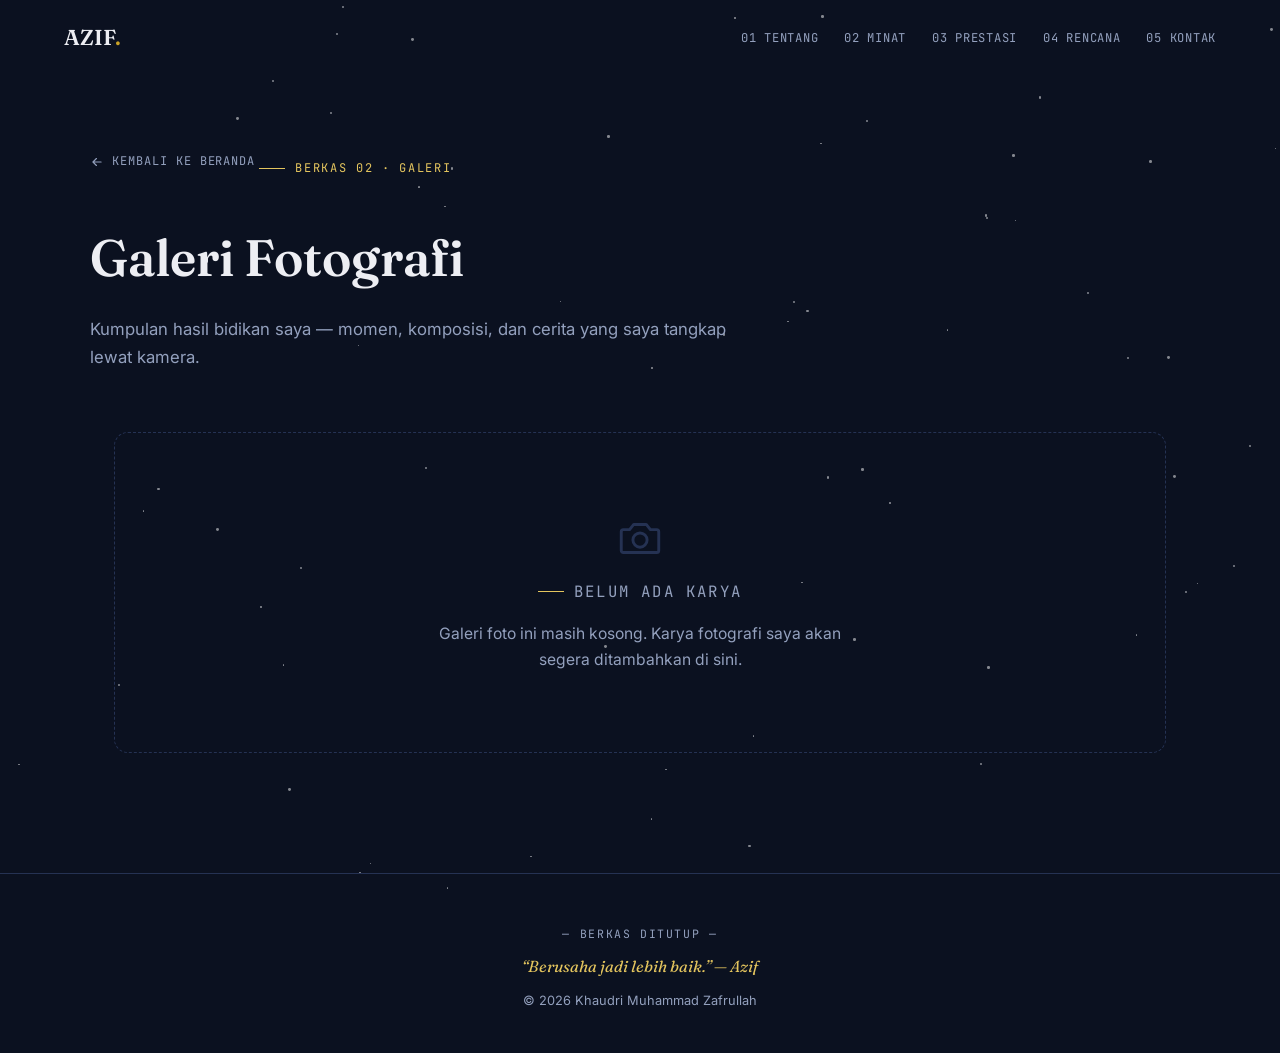
==== galeri-fotografi.html @ fb24b185 "Add files via upload" ====
<!DOCTYPE html>
<html lang="id">
<head>
<meta charset="UTF-8">
<meta name="viewport" content="width=device-width, initial-scale=1.0">
<title>Galeri Fotografi — Azif</title>
<meta name="description" content="Kumpulan hasil fotografi Khaudri Muhammad Zafrullah (Azif).">
<meta name="theme-color" content="#0B1120">
<link rel="icon" href="data:image/svg+xml,%3Csvg xmlns='http://www.w3.org/2000/svg' viewBox='0 0 32 32'%3E%3Crect width='32' height='32' rx='8' fill='%230B1120'/%3E%3Ccircle cx='16' cy='16' r='7' fill='none' stroke='%23C9A227' stroke-width='2'/%3E%3C/svg%3E">
<link rel="preconnect" href="https://fonts.googleapis.com">
<link rel="preconnect" href="https://fonts.gstatic.com" crossorigin>
<link href="https://fonts.googleapis.com/css2?family=Fraunces:opsz,wght@9..144,400;9..144,500;9..144,600;9..144,700&family=Inter:wght@400;500;600;700&family=JetBrains+Mono:wght@400;500;600&display=swap" rel="stylesheet">
<link rel="stylesheet" href="styles.css">
</head>
<body>

<div id="stars"></div>

<header class="site-header">
  <nav>
    <a href="index.html#beranda" class="brand">AZIF<span>.</span></a>
    <ul class="nav-links">
      <li><a href="index.html#tentang">01 Tentang</a></li>
      <li><a href="index.html#minat">02 Minat</a></li>
      <li><a href="index.html#prestasi">03 Prestasi</a></li>
      <li><a href="index.html#rencana">04 Rencana</a></li>
      <li><a href="index.html#kontak">05 Kontak</a></li>
    </ul>
    <button class="nav-toggle" aria-label="Buka menu navigasi" aria-expanded="false">
      <span></span><span></span><span></span>
    </button>
  </nav>
  <div class="nav-backdrop"></div>
</header>

<main>

  <!-- ===================== HEADER GALERI ===================== -->
  <section class="page-hero">
    <div class="page-hero-inner">
      <a href="index.html#minat" class="back-link">
        <svg viewBox="0 0 24 24" fill="none" stroke="currentColor" stroke-width="2" stroke-linecap="round" stroke-linejoin="round"><path d="M19 12H5M11 18l-6-6 6-6"/></svg>
        Kembali ke Beranda
      </a>
      <p class="eyebrow">Berkas 02 · Galeri</p>
      <h1>Galeri Fotografi</h1>
      <p class="page-hero-desc">Kumpulan hasil bidikan saya — momen, komposisi, dan cerita yang saya tangkap lewat kamera.</p>
    </div>
  </section>

  <!-- ===================== GALERI ===================== -->
  <section class="gallery-section">
    <div class="section-inner">

      <div class="empty-state">
        <div class="empty-icon">
          <svg viewBox="0 0 24 24" fill="none" stroke="currentColor" stroke-width="1.4" stroke-linecap="round" stroke-linejoin="round"><path d="M4 8h3l2-2.5h6L17 8h3a1 1 0 0 1 1 1v9a1 1 0 0 1-1 1H4a1 1 0 0 1-1-1V9a1 1 0 0 1 1-1z"/><circle cx="12" cy="13" r="3.4"/></svg>
        </div>
        <p class="eyebrow">Belum Ada Karya</p>
        <p>Galeri foto ini masih kosong. Karya fotografi saya akan segera ditambahkan di sini.</p>
      </div>

      <div class="gallery-grid" hidden></div>

    </div>
  </section>

</main>

<footer class="site-footer">
  <p class="footer-tag">— Berkas Ditutup —</p>
  <p class="footer-motto">“Berusaha jadi lebih baik.” — Azif</p>
  <p class="footer-copy">© 2026 Khaudri Muhammad Zafrullah</p>
</footer>

<script src="script.js"></script>
<script>
// ============================================================
// DATA GALERI FOTOGRAFI — edit di sini untuk menambah foto baru
// ============================================================
// Cara menambah foto baru:
// 1. Simpan file foto di folder yang sama dengan file
//    "galeri-fotografi.html" ini.
// 2. Salin satu baris contoh format di bawah, tempel di dalam
//    array "galeriItems", lalu ganti isinya sesuai fotomu.
// 3. Item PALING TERAKHIR dalam daftar tidak diberi koma (,) di akhir.
// 4. Simpan file, lalu buka/refresh halaman di browser.
//    Foto akan otomatis bisa diklik untuk dilihat lebih besar.
//
// Properti yang tersedia untuk tiap item:
//   gambar    (wajib)    nama file foto. Contoh: "foto-1.jpg"
//   judul     (wajib)    judul singkat foto
//   deskripsi (opsional) keterangan singkat (lokasi, cerita, dll)
//
// Contoh (hapus tanda "//" di setiap baris di bawah untuk mengaktifkan):
// { gambar: "senja-pelabuhan.jpg", judul: "Senja di Pelabuhan Paciran", deskripsi: "Diambil saat golden hour, awal 2026." },
// { gambar: "potret-jalanan.jpg", judul: "Potret Jalanan", deskripsi: "Momen candid di sekitar sekolah." },

const galeriItems = [
  // Tambahkan foto barumu di sini, mengikuti format contoh di atas.
];

renderGaleri(galeriItems);
</script>

</body>
</html>
---- styles.css ----
/* ============================================================
   STYLES.CSS — Desain bersama untuk seluruh halaman situs
   (index.html + semua halaman galeri-*.html).
   File ini tidak perlu diedit untuk menambah foto/video baru —
   lihat komentar di bagian bawah tiap halaman galeri-*.html.
   ============================================================ */

/* ===================== RESET & BASE ===================== */
*,*::before,*::after{box-sizing:border-box;margin:0;padding:0;}
html{scroll-behavior:smooth;}
:root{
  --bg:#0B1120;
  --bg-alt:#0E1526;
  --surface:#131C33;
  --surface-2:#16203B;
  --surface-border:#253253;
  --text:#EDEEF3;
  --text-muted:#93A0BD;
  --gold:#C9A227;
  --gold-soft:#E4C55E;
  --teal:#4FD1C5;
  --teal-soft:#8CE3D9;
  --radius:14px;
  --font-display:'Fraunces',serif;
  --font-body:'Inter',sans-serif;
  --font-mono:'JetBrains Mono',monospace;
  --header-h:78px;
}
body{
  background:var(--bg);
  color:var(--text);
  font-family:var(--font-body);
  line-height:1.65;
  -webkit-font-smoothing:antialiased;
  overflow-x:hidden;
  position:relative;
}
img{max-width:100%;display:block;}
a{color:inherit;text-decoration:none;}
ul{list-style:none;}
button{font:inherit;background:none;border:none;cursor:pointer;color:inherit;}
svg{display:block;}
::selection{background:var(--gold);color:#1a1406;}
:focus-visible{outline:2px solid var(--teal);outline-offset:3px;border-radius:4px;}
section[id]{scroll-margin-top:var(--header-h);}

/* ===================== STARFIELD ===================== */
#stars{position:fixed;inset:0;z-index:0;pointer-events:none;overflow:hidden;}
.star{position:absolute;background:#fff;border-radius:50%;opacity:.5;animation:twinkle var(--dur,4s) ease-in-out infinite;animation-delay:var(--delay,0s);}
@keyframes twinkle{0%,100%{opacity:.12;}50%{opacity:.8;}}

/* ===================== LAYOUT HELPERS ===================== */
header,main,footer{position:relative;z-index:1;}
.section{padding:110px 0;}
.section-inner{max-width:1100px;margin:0 auto;padding:0 24px;}
.section.alt-bg{background:var(--bg-alt);border-top:1px solid var(--surface-border);border-bottom:1px solid var(--surface-border);}
.section-head{margin-bottom:56px;max-width:640px;}
.eyebrow{font-family:var(--font-mono);font-size:.75rem;letter-spacing:.14em;text-transform:uppercase;color:var(--gold-soft);display:inline-flex;align-items:center;gap:10px;}
.eyebrow::before{content:'';width:26px;height:1px;background:var(--gold-soft);display:inline-block;}
.section-head h2{font-family:var(--font-display);font-weight:600;font-size:clamp(1.9rem,3.4vw,2.6rem);margin-top:12px;}
.section-desc{color:var(--text-muted);margin-top:14px;font-size:1.02rem;}

/* ===================== REVEAL ANIMATION ===================== */
.reveal{opacity:0;transform:translateY(24px);transition:opacity .7s ease,transform .7s ease;}
.reveal.in-view{opacity:1;transform:translateY(0);}
@media (prefers-reduced-motion:reduce){
  .reveal{opacity:1;transform:none;transition:none;}
  .star{animation:none;opacity:.35;}
  html{scroll-behavior:auto;}
}

/* ===================== HEADER / NAV ===================== */
.site-header{position:fixed;top:0;left:0;right:0;z-index:50;padding:20px 0;transition:background .3s ease,padding .3s ease,border-color .3s ease;border-bottom:1px solid transparent;}
.site-header.scrolled{background:rgba(11,17,32,.86);backdrop-filter:blur(10px);border-bottom-color:var(--surface-border);padding:14px 0;}
nav{display:flex;align-items:center;justify-content:space-between;max-width:1200px;margin:0 auto;padding:0 24px;}
.brand{font-family:var(--font-display);font-size:1.35rem;font-weight:600;}
.brand span{color:var(--gold);}
.nav-links{display:flex;gap:26px;font-family:var(--font-mono);font-size:.76rem;letter-spacing:.06em;text-transform:uppercase;}
.nav-links a{color:var(--text-muted);transition:color .2s ease;}
.nav-links a:hover,.nav-links a:focus-visible{color:var(--teal-soft);}
.nav-toggle{display:none;flex-direction:column;gap:5px;width:26px;padding:6px;z-index:60;}
.nav-toggle span{display:block;width:100%;height:2px;background:var(--text);transition:transform .3s ease,opacity .3s ease;}
.nav-toggle.active span:nth-child(1){transform:translateY(7px) rotate(45deg);}
.nav-toggle.active span:nth-child(2){opacity:0;}
.nav-toggle.active span:nth-child(3){transform:translateY(-7px) rotate(-45deg);}
.nav-backdrop{position:fixed;inset:0;background:rgba(5,8,16,.6);opacity:0;pointer-events:none;transition:opacity .3s ease;z-index:45;}
.nav-backdrop.open{opacity:1;pointer-events:auto;}

/* ===================== HERO (BERANDA) ===================== */
.hero{min-height:100svh;display:flex;align-items:center;padding:150px 24px 80px;}
.hero-inner{max-width:1200px;margin:0 auto;width:100%;display:grid;grid-template-columns:1.3fr .7fr;gap:64px;align-items:center;}
.hero h1{font-family:var(--font-display);font-weight:600;font-size:clamp(2.5rem,6vw,4.3rem);line-height:1.04;letter-spacing:-.01em;margin:16px 0 10px;}
.nickname{color:var(--text-muted);font-size:1.05rem;}
.nickname strong{color:var(--teal-soft);font-weight:600;}
.motto{font-family:var(--font-display);font-style:italic;font-size:1.28rem;color:var(--gold-soft);margin:20px 0 30px;padding-left:20px;border-left:2px solid var(--gold);}
.meta-row{display:flex;flex-wrap:wrap;gap:30px;margin-bottom:36px;padding-top:24px;border-top:1px solid var(--surface-border);}
.meta-item{display:flex;flex-direction:column;gap:5px;}
.meta-label{font-family:var(--font-mono);font-size:.66rem;letter-spacing:.1em;text-transform:uppercase;color:var(--text-muted);}
.meta-value{font-size:.98rem;font-weight:500;}
.hero-actions{display:flex;gap:16px;flex-wrap:wrap;}

.btn{font-family:var(--font-mono);font-size:.78rem;letter-spacing:.06em;text-transform:uppercase;padding:15px 26px;border-radius:9px;display:inline-flex;align-items:center;gap:8px;transition:transform .25s ease,box-shadow .25s ease,border-color .25s ease,background .25s ease;}
.btn-primary{background:linear-gradient(135deg,var(--gold-soft),var(--gold));color:#1a1406;font-weight:600;}
.btn-primary:hover{transform:translateY(-2px);box-shadow:0 12px 28px -10px rgba(201,162,39,.55);}
.btn-ghost{border:1px solid var(--surface-border);color:var(--teal-soft);}
.btn-ghost:hover{border-color:var(--teal);background:rgba(79,209,197,.08);transform:translateY(-2px);}

.hero-photo{display:flex;flex-direction:column;align-items:center;gap:14px;}
.photo-frame{position:relative;width:220px;aspect-ratio:3/4;background:var(--surface);border:1px solid var(--surface-border);border-radius:10px;display:flex;align-items:center;justify-content:center;overflow:hidden;}
.photo-frame img{width:100%;height:100%;object-fit:cover;}
.hero-photo .photo-frame img{object-position:center top;}
.photo-placeholder{font-family:var(--font-display);font-size:3.2rem;font-weight:600;color:var(--surface-border);}
.corner{position:absolute;width:20px;height:20px;border-color:var(--gold-soft);}
.corner.tl{top:8px;left:8px;border-top:2px solid;border-left:2px solid;}
.corner.tr{top:8px;right:8px;border-top:2px solid;border-right:2px solid;}
.corner.bl{bottom:8px;left:8px;border-bottom:2px solid;border-left:2px solid;}
.corner.br{bottom:8px;right:8px;border-bottom:2px solid;border-right:2px solid;}
.photo-caption{font-family:var(--font-mono);font-size:.68rem;letter-spacing:.12em;text-transform:uppercase;color:var(--text-muted);}

/* ===================== ABOUT ===================== */
.about-grid{display:grid;grid-template-columns:1.1fr .9fr;gap:56px;align-items:start;}
.about-text p{color:var(--text-muted);margin-bottom:16px;font-size:1.02rem;}
.about-text p:first-child{color:var(--text);font-size:1.08rem;}
.edu-list{border-left:1px solid var(--surface-border);padding-left:28px;display:flex;flex-direction:column;gap:28px;position:relative;}
.edu-item{position:relative;}
.star-marker{position:absolute;left:-33px;top:3px;width:13px;height:13px;background:linear-gradient(135deg,var(--gold-soft),var(--teal));clip-path:polygon(50% 0%,61% 39%,100% 50%,61% 61%,50% 100%,39% 61%,0% 50%,39% 39%);}
.edu-level{font-family:var(--font-mono);font-size:.68rem;letter-spacing:.1em;color:var(--gold-soft);text-transform:uppercase;}
.edu-name{font-weight:600;margin-top:4px;font-size:1rem;}

/* ===================== INTEREST / SKILLS ===================== */
.interest-grid{display:grid;grid-template-columns:repeat(2,1fr);gap:22px;margin-bottom:52px;}
.interest-card{display:block;position:relative;background:var(--surface);border:1px solid var(--surface-border);border-radius:var(--radius);padding:30px;transition:transform .3s ease,border-color .3s ease;}
.interest-card:hover{transform:translateY(-4px);border-color:var(--teal);}
.interest-icon{width:44px;height:44px;border-radius:10px;background:rgba(79,209,197,.1);color:var(--teal-soft);display:flex;align-items:center;justify-content:center;margin-bottom:18px;}
.interest-icon svg{width:22px;height:22px;}
.interest-card h3{font-family:var(--font-display);font-weight:600;font-size:1.12rem;margin-bottom:8px;}
.interest-card p{color:var(--text-muted);font-size:.95rem;}
.card-hint{margin-top:18px;display:inline-flex;align-items:center;gap:6px;font-family:var(--font-mono);font-size:.7rem;letter-spacing:.08em;text-transform:uppercase;color:var(--teal-soft);opacity:.85;}
.card-hint svg{width:14px;height:14px;transition:transform .25s ease;}
.interest-card:hover .card-hint svg{transform:translateX(4px);}
.subhead{font-family:var(--font-mono);font-size:.72rem;letter-spacing:.12em;text-transform:uppercase;color:var(--text-muted);margin-bottom:18px;}
.tag-row{display:flex;flex-wrap:wrap;gap:12px;}
.tag{font-family:var(--font-mono);font-size:.82rem;background:var(--surface);border:1px solid var(--surface-border);padding:11px 16px;border-radius:8px;color:var(--teal-soft);}

/* ===================== ACHIEVEMENTS / EXPERIENCE ===================== */
.block-gap{margin-top:60px;}
.achievement-layout{display:grid;grid-template-columns:.8fr 1.2fr;gap:32px;align-items:start;}
.achievement-photo{display:flex;flex-direction:column;align-items:center;gap:14px;}
.achievement-photo .photo-frame{width:100%;max-width:230px;}
.achievement-grid{display:flex;flex-direction:column;gap:20px;}
.achievement-card{background:var(--surface);border:1px solid var(--surface-border);border-radius:var(--radius);padding:28px;display:flex;gap:18px;align-items:flex-start;}
.achievement-icon{width:50px;height:50px;border-radius:50%;background:rgba(201,162,39,.12);color:var(--gold-soft);display:flex;align-items:center;justify-content:center;flex-shrink:0;}
.achievement-icon svg{width:24px;height:24px;}
.achievement-title{font-weight:600;font-size:1.02rem;margin-bottom:6px;}
.achievement-meta{font-family:var(--font-mono);font-size:.7rem;color:var(--text-muted);text-transform:uppercase;letter-spacing:.05em;margin-bottom:10px;display:block;}
.achievement-card p{color:var(--text-muted);font-size:.92rem;}

.org-list{border-left:1px solid var(--surface-border);padding-left:28px;display:flex;flex-direction:column;gap:32px;position:relative;}
.org-item{position:relative;}
.org-level{display:inline-block;font-family:var(--font-mono);font-size:.65rem;letter-spacing:.08em;text-transform:uppercase;color:var(--bg);background:var(--teal-soft);padding:3px 9px;border-radius:5px;margin-bottom:10px;}
.org-name{font-family:var(--font-display);font-weight:600;font-size:1.08rem;}
.org-role{color:var(--gold-soft);font-size:.9rem;margin:4px 0 8px;}
.org-desc{color:var(--text-muted);font-size:.94rem;max-width:560px;}

/* ===================== RENCANA MASA DEPAN ===================== */
.plan-inner{display:grid;grid-template-columns:1.1fr .9fr;gap:64px;align-items:center;}
.plan-text p{color:var(--text-muted);margin-bottom:18px;font-size:1.04rem;}
.plan-text p:first-child{color:var(--text);}
.plan-highlights{display:flex;gap:18px;margin-top:26px;flex-wrap:wrap;}
.plan-highlight{flex:1;min-width:150px;background:var(--surface);border:1px solid var(--surface-border);border-radius:var(--radius);padding:18px 20px;}
.plan-highlight .label{font-family:var(--font-mono);font-size:.65rem;color:var(--text-muted);text-transform:uppercase;letter-spacing:.08em;margin-bottom:6px;}
.plan-highlight .value{font-weight:600;font-family:var(--font-display);font-size:1.08rem;}
.seal-wrap{display:flex;justify-content:center;}
.seal{width:min(270px,80vw);height:auto;color:var(--gold-soft);transform:rotate(-6deg);opacity:.94;}
.seal-ring-outer{fill:none;stroke:currentColor;stroke-width:2;}
.seal-ring-inner{fill:none;stroke:currentColor;stroke-width:1;stroke-dasharray:3 4;}
.seal-text{font-family:var(--font-mono);font-size:9.5px;letter-spacing:2px;fill:currentColor;text-transform:uppercase;}

/* ===================== KONTAK ===================== */
.contact-box{background:var(--surface);border:1px solid var(--surface-border);border-radius:var(--radius);padding:50px 40px;text-align:center;max-width:620px;margin:0 auto;}
.contact-box p{color:var(--text-muted);}
.contact-email{font-family:var(--font-mono);font-size:1.15rem;color:var(--teal-soft);margin:22px 0 30px;word-break:break-all;}
.contact-note{font-size:.85rem;margin-top:28px;color:var(--text-muted);opacity:.8;}

/* ===================== FOOTER ===================== */
.site-footer{padding:50px 24px 42px;text-align:center;border-top:1px solid var(--surface-border);}
.footer-tag{font-family:var(--font-mono);font-size:.72rem;letter-spacing:.14em;text-transform:uppercase;color:var(--text-muted);margin-bottom:10px;}
.footer-motto{font-family:var(--font-display);font-style:italic;color:var(--gold-soft);margin-bottom:10px;}
.footer-copy{color:var(--text-muted);font-size:.8rem;}

/* ===================== HALAMAN GALERI ===================== */
.page-hero{padding:150px 24px 60px;}
.page-hero-inner{max-width:1100px;margin:0 auto;}
.back-link{display:inline-flex;align-items:center;gap:8px;font-family:var(--font-mono);font-size:.75rem;letter-spacing:.08em;text-transform:uppercase;color:var(--text-muted);margin-bottom:30px;transition:color .2s ease;}
.back-link:hover,.back-link:focus-visible{color:var(--teal-soft);}
.back-link svg{width:14px;height:14px;}
.page-hero h1{font-family:var(--font-display);font-weight:600;font-size:clamp(2.1rem,5vw,3.2rem);margin:14px 0 16px;}
.page-hero-desc{color:var(--text-muted);font-size:1.05rem;max-width:640px;}

.gallery-section{padding:0 0 120px;}
.gallery-grid{display:grid;grid-template-columns:repeat(auto-fill,minmax(260px,1fr));gap:24px;}
.gallery-item{display:block;width:100%;text-align:left;padding:0;background:var(--surface);border:1px solid var(--surface-border);border-radius:var(--radius);overflow:hidden;cursor:pointer;transition:transform .3s ease,border-color .3s ease;}
.gallery-item:hover{transform:translateY(-4px);border-color:var(--teal);}
.gallery-thumb{position:relative;width:100%;aspect-ratio:4/3;background:var(--surface-2);overflow:hidden;}
.gallery-thumb img{width:100%;height:100%;object-fit:cover;transition:transform .4s ease;}
.gallery-item:hover .gallery-thumb img{transform:scale(1.05);}
.play-badge,.external-badge{position:absolute;top:12px;right:12px;width:34px;height:34px;border-radius:50%;background:rgba(11,17,32,.75);color:var(--gold-soft);display:flex;align-items:center;justify-content:center;backdrop-filter:blur(4px);}
.play-badge svg,.external-badge svg{width:16px;height:16px;}
.gallery-body{padding:20px;}
.gallery-body h3{font-family:var(--font-display);font-weight:600;font-size:1.05rem;margin-bottom:6px;}
.gallery-body p{color:var(--text-muted);font-size:.9rem;}

.empty-state{display:flex;flex-direction:column;align-items:center;text-align:center;gap:16px;padding:80px 24px;border:1px dashed var(--surface-border);border-radius:var(--radius);}
.empty-state .empty-icon{width:50px;height:50px;color:var(--surface-border);}
.empty-state p{max-width:440px;color:var(--text-muted);font-size:.98rem;}

/* ===================== LIGHTBOX ===================== */
.lightbox{position:fixed;inset:0;z-index:100;display:flex;align-items:center;justify-content:center;padding:24px;opacity:0;pointer-events:none;transition:opacity .3s ease;}
.lightbox.open{opacity:1;pointer-events:auto;}
.lightbox-backdrop{position:absolute;inset:0;background:rgba(5,8,16,.85);backdrop-filter:blur(4px);}
.lightbox-content{position:relative;z-index:1;max-width:min(900px,92vw);max-height:88vh;background:var(--surface);border:1px solid var(--surface-border);border-radius:var(--radius);padding:44px 20px 20px;display:flex;flex-direction:column;gap:14px;}
.lightbox-media{max-height:65vh;display:flex;align-items:center;justify-content:center;overflow:hidden;border-radius:10px;}
.lightbox-media img,.lightbox-media video{max-width:100%;max-height:65vh;border-radius:10px;object-fit:contain;}
.lightbox-caption{color:var(--text-muted);font-size:.92rem;text-align:center;}
.lightbox-close{position:absolute;top:12px;right:12px;width:34px;height:34px;border-radius:50%;background:var(--gold-soft);color:#1a1406;font-size:1.3rem;line-height:1;display:flex;align-items:center;justify-content:center;}

/* ===================== RESPONSIVE ===================== */
@media (max-width:900px){
  .hero-inner{grid-template-columns:1fr;gap:48px;}
  .hero-photo{order:-1;}
  .about-grid{grid-template-columns:1fr;}
  .plan-inner{grid-template-columns:1fr;}
  .plan-inner .seal-wrap{order:-1;}
  .achievement-layout{grid-template-columns:1fr;}
  .achievement-photo{order:-1;}
}
@media (max-width:760px){
  .nav-links{position:fixed;top:0;right:0;height:100vh;width:min(78vw,300px);background:var(--surface);flex-direction:column;padding:110px 32px 40px;gap:26px;transform:translateX(100%);transition:transform .35s ease;border-left:1px solid var(--surface-border);z-index:55;}
  .nav-links.open{transform:translateX(0);}
  .nav-toggle{display:flex;}
  .interest-grid{grid-template-columns:1fr;}
  .meta-row{gap:22px;}
  .section{padding:80px 0;}
  .hero{padding-top:130px;}
  .page-hero{padding-top:120px;}
  .gallery-section{padding-bottom:80px;}
}
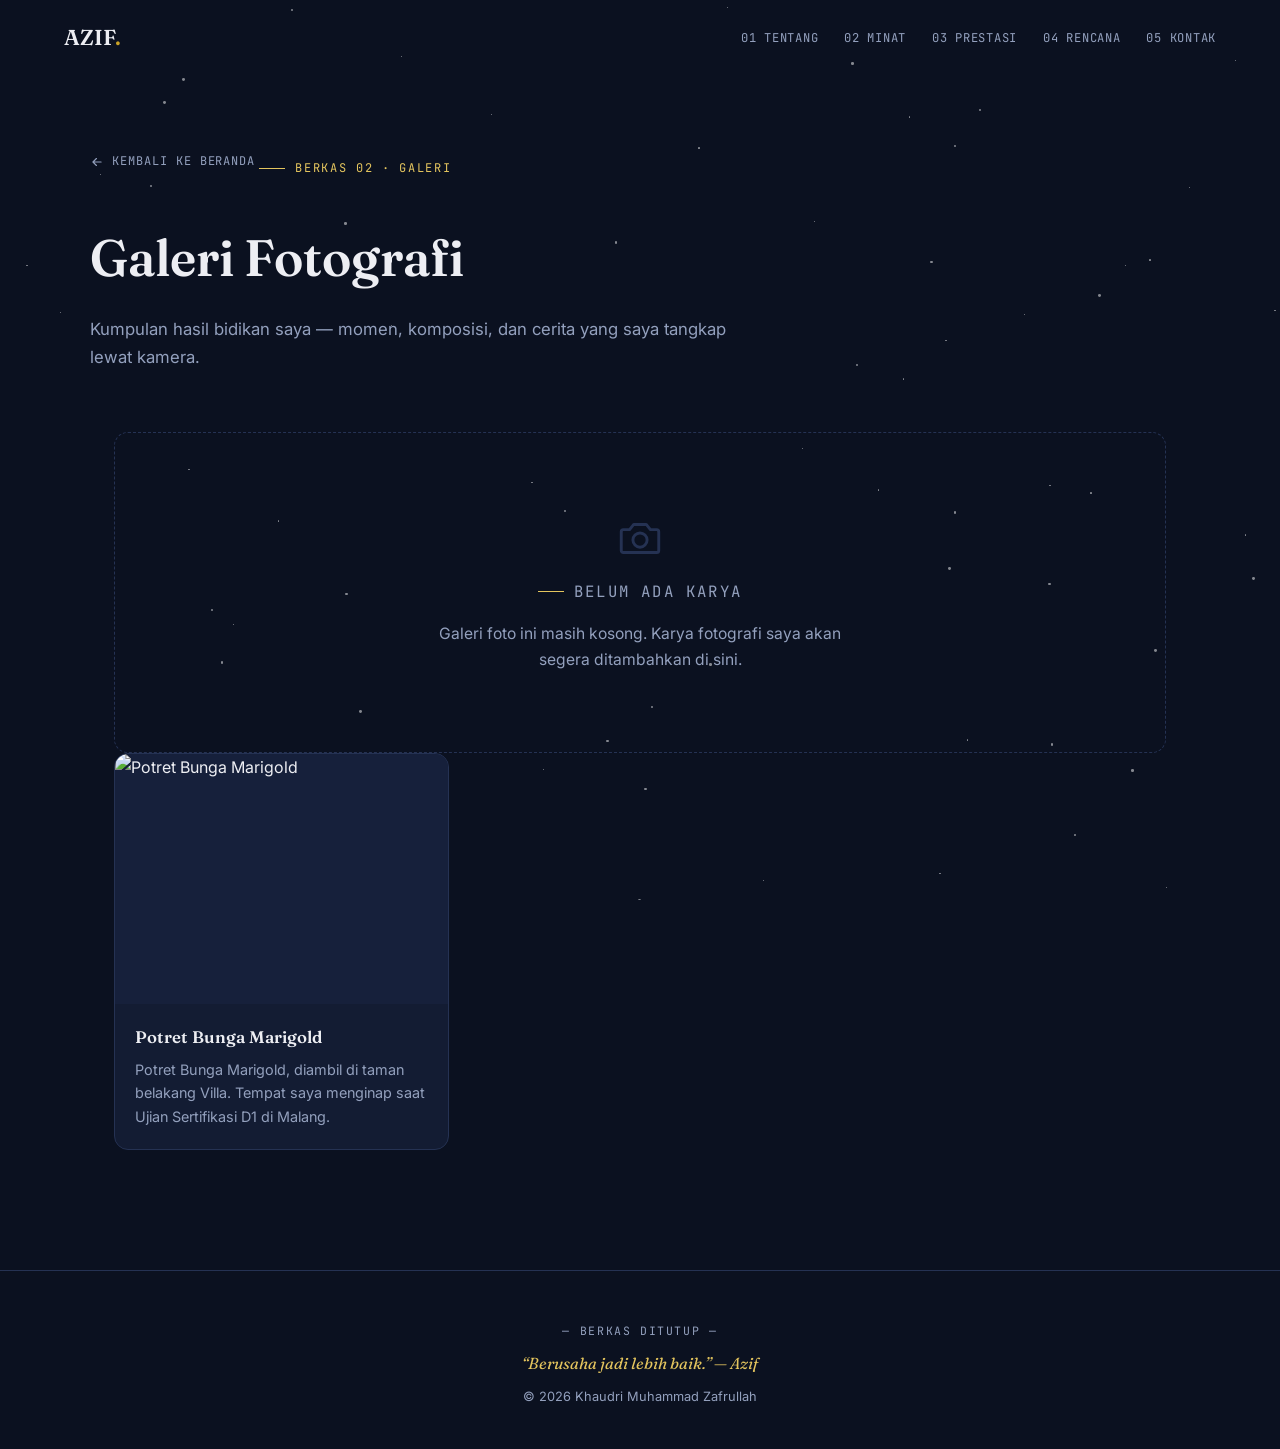
==== commit 4acfe286: "Add files via upload" ====
--- a/galeri-fotografi.html
+++ b/galeri-fotografi.html
@@ -98,6 +98,7 @@
 
 const galeriItems = [
   // Tambahkan foto barumu di sini, mengikuti format contoh di atas.
+  { gambar: "Potret-Bunga-Marigold.jpg", judul: "Potret Bunga Marigold", deskripsi: "Potret Bunga Marigold, diambil di taman belakang Villa. Tempat saya menginap saat Ujian Sertifikasi D1 di Malang." },
 ];
 
 renderGaleri(galeriItems);
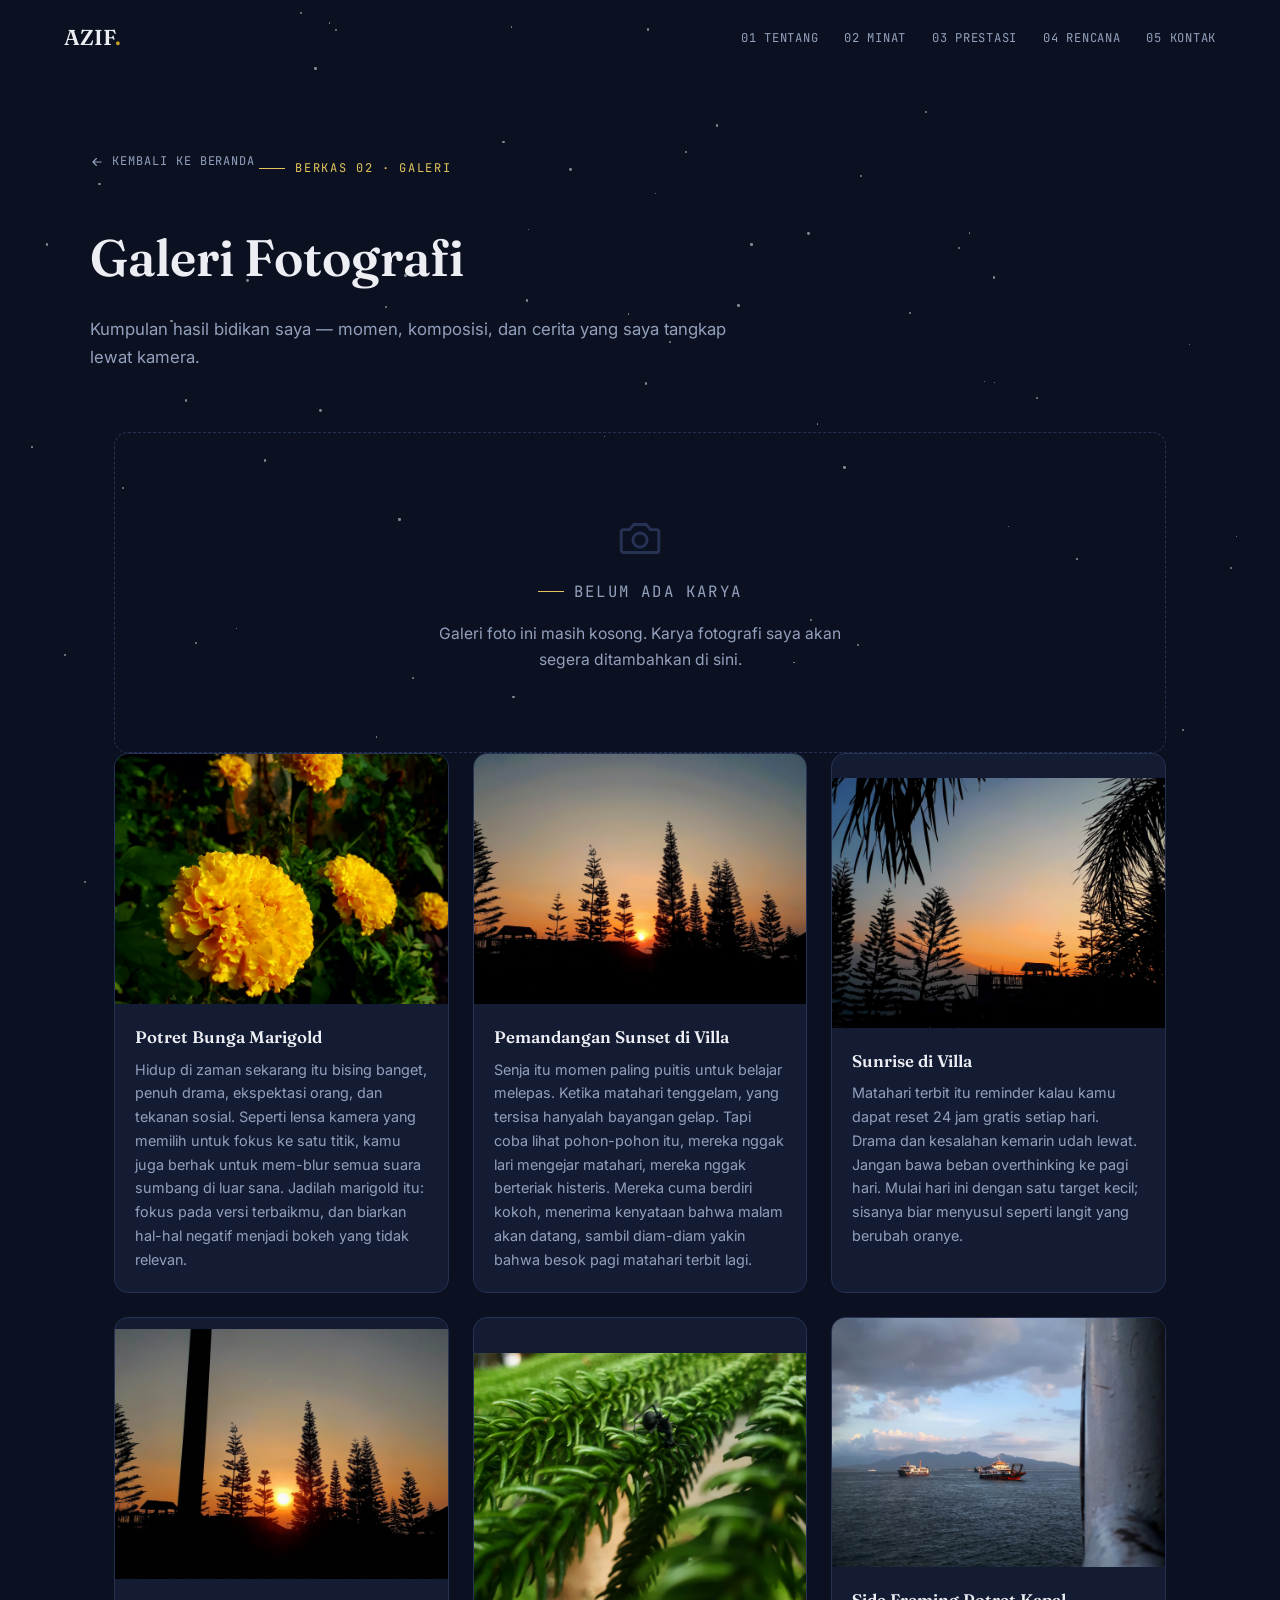
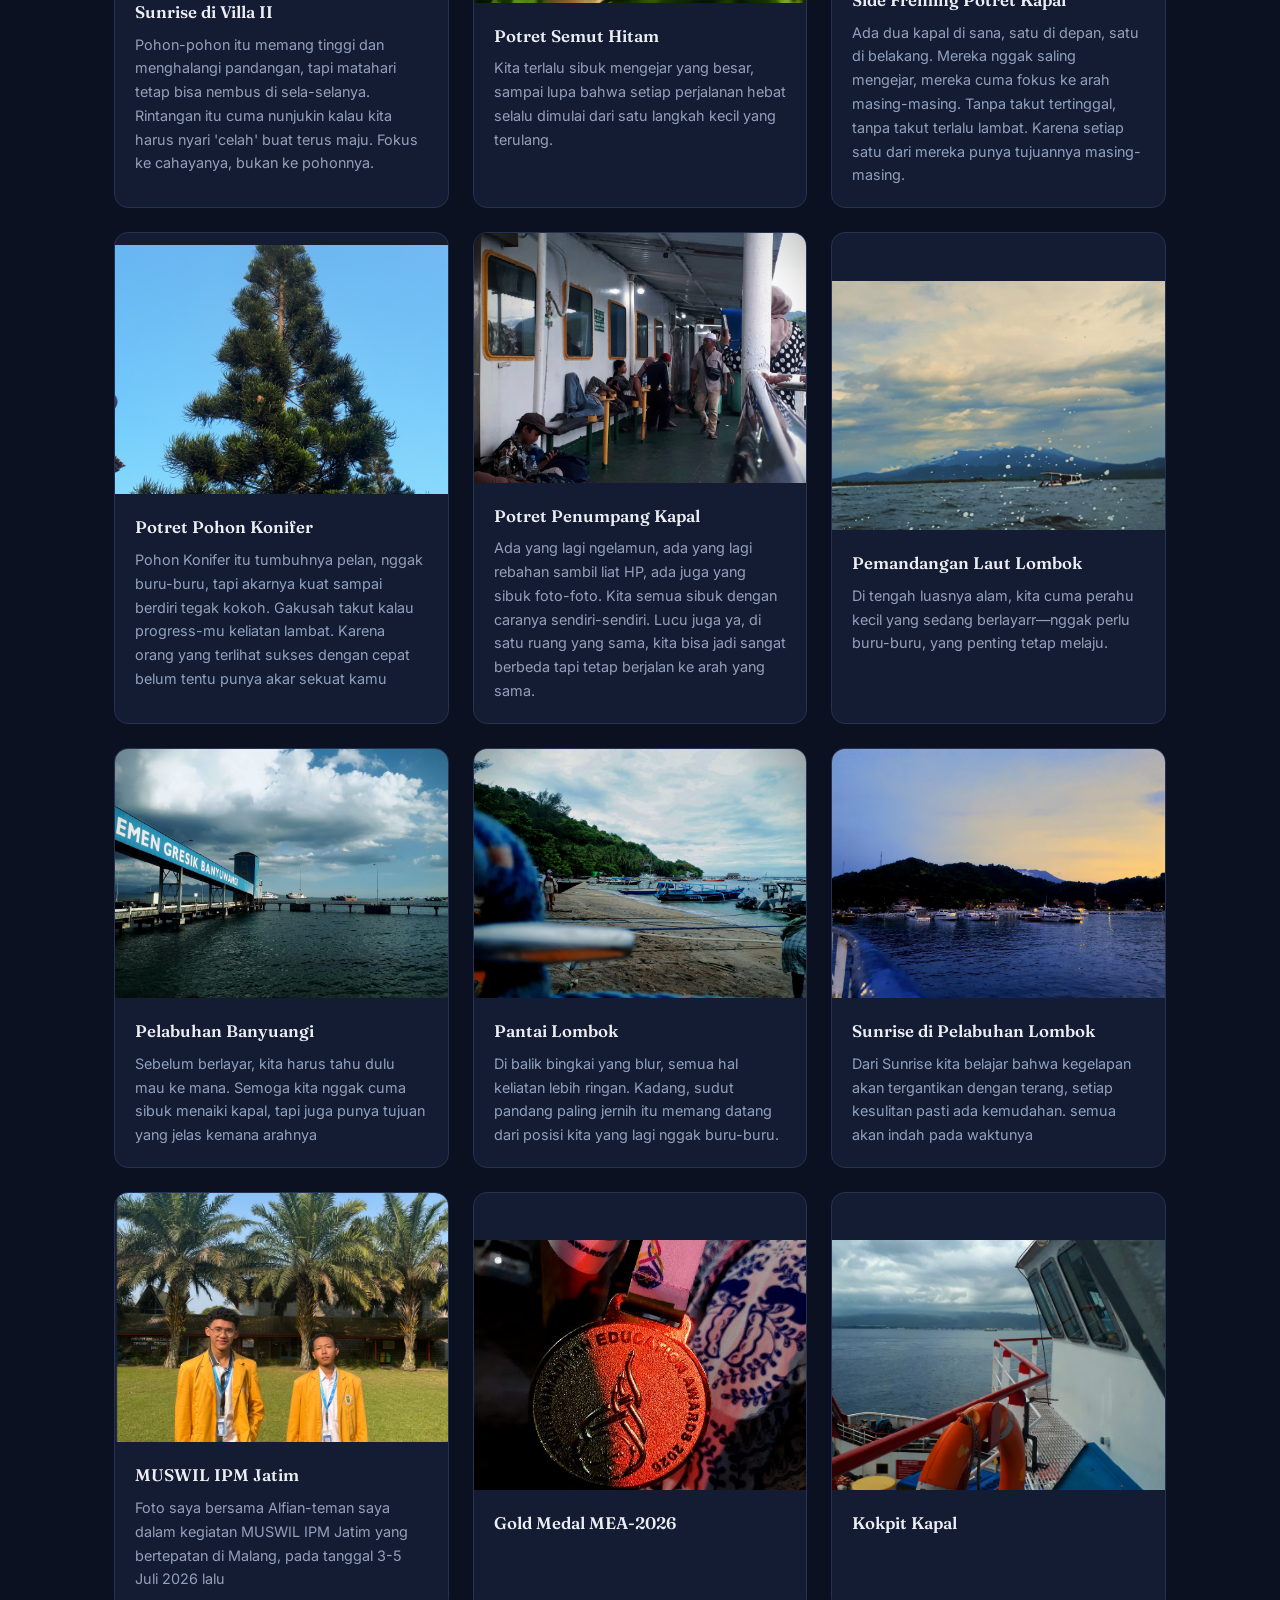
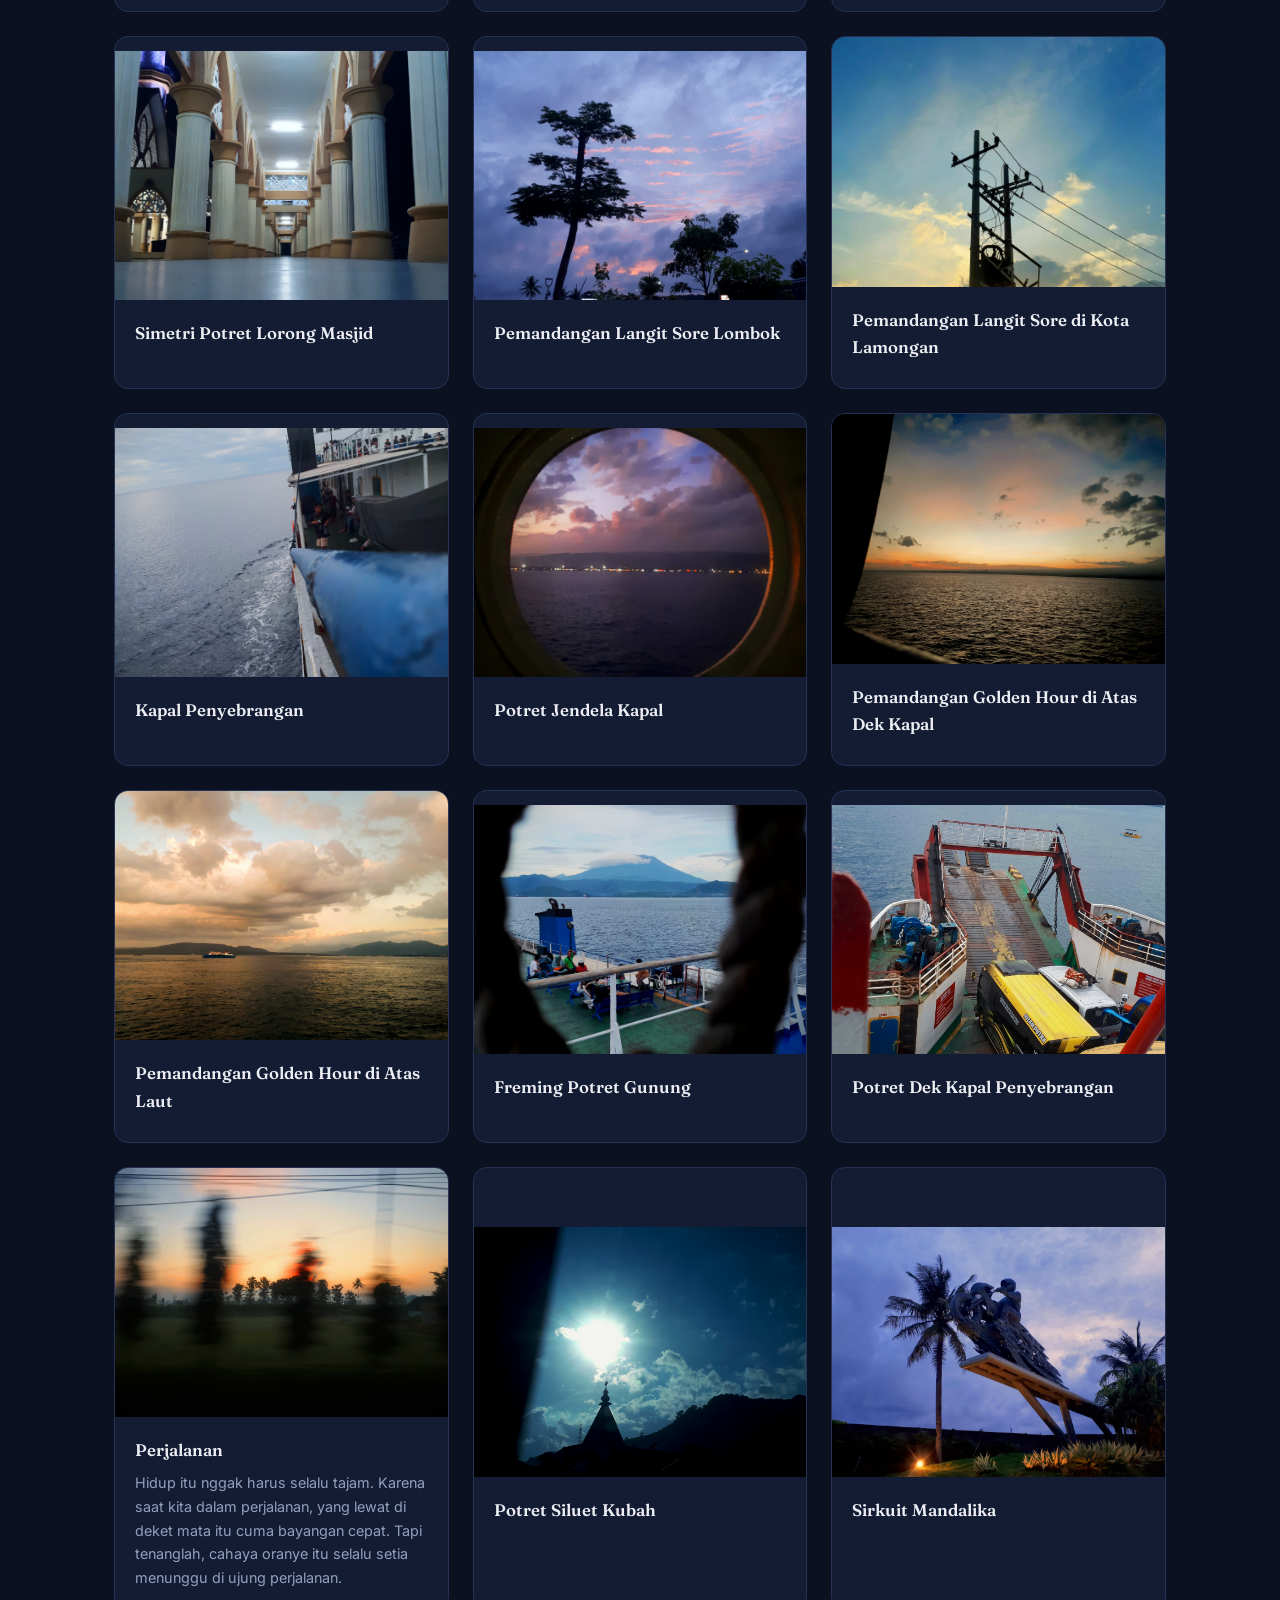
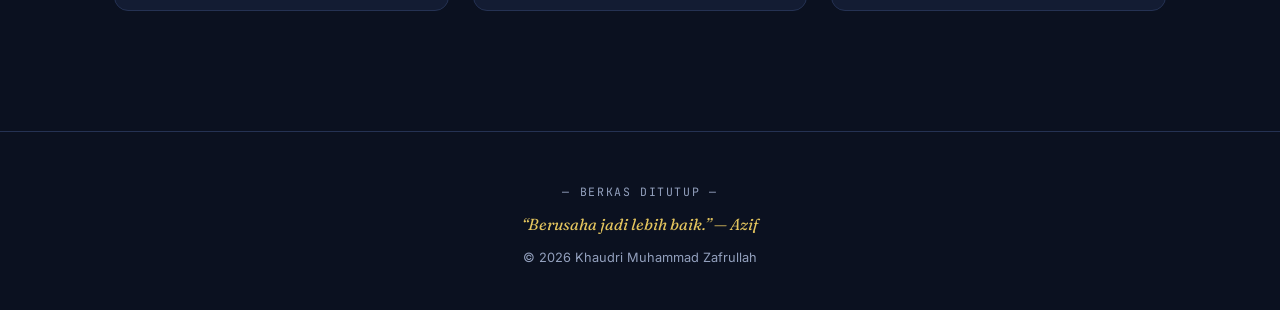
==== commit 5e23be3c: "tambah foto dan kata kata" ====
--- a/galeri-fotografi.html
+++ b/galeri-fotografi.html
@@ -98,7 +98,33 @@
 
 const galeriItems = [
   // Tambahkan foto barumu di sini, mengikuti format contoh di atas.
-  { gambar: "Potret-Bunga-Marigold.jpg", judul: "Potret Bunga Marigold", deskripsi: "Potret Bunga Marigold, diambil di taman belakang Villa. Tempat saya menginap saat Ujian Sertifikasi D1 di Malang." },
+  { gambar: "Potret-Bunga-Marigold.jpg", judul: "Potret Bunga Marigold", deskripsi: "Hidup di zaman sekarang itu bising banget, penuh drama, ekspektasi orang, dan tekanan sosial. Seperti lensa kamera yang memilih untuk fokus ke satu titik, kamu juga berhak untuk mem-blur semua suara sumbang di luar sana. Jadilah marigold itu: fokus pada versi terbaikmu, dan biarkan hal-hal negatif menjadi bokeh yang tidak relevan." },
+  { gambar: "sun-rise-divilla3.jpg", judul: "Pemandangan Sunset di Villa", deskripsi: "Senja itu momen paling puitis untuk belajar melepas. Ketika matahari tenggelam, yang tersisa hanyalah bayangan gelap. Tapi coba lihat pohon-pohon itu, mereka nggak lari mengejar matahari, mereka nggak berteriak histeris. Mereka cuma berdiri kokoh, menerima kenyataan bahwa malam akan datang, sambil diam-diam yakin bahwa besok pagi matahari terbit lagi." },
+  { gambar: "sun-rise-divilla2.jpg", judul: "Sunrise di Villa", deskripsi: "Matahari terbit itu reminder kalau kamu dapat reset 24 jam gratis setiap hari. Drama dan kesalahan kemarin udah lewat. Jangan bawa beban overthinking ke pagi hari. Mulai hari ini dengan satu target kecil; sisanya biar menyusul seperti langit yang berubah oranye." },
+  { gambar: "sun-rise-divilla.jpg", judul: "Sunrise di Villa II", deskripsi: "Pohon-pohon itu memang tinggi dan menghalangi pandangan, tapi matahari tetap bisa nembus di sela-selanya. Rintangan itu cuma nunjukin kalau kita harus nyari 'celah' buat terus maju. Fokus ke cahayanya, bukan ke pohonnya." },
+  { gambar: "semut-hitam.jpg", judul: "Potret Semut Hitam", deskripsi: "Kita terlalu sibuk mengejar yang besar, sampai lupa bahwa setiap perjalanan hebat selalu dimulai dari satu langkah kecil yang terulang." },
+  { gambar: "potret-kapal-side-freming.jpg", judul: "Side Freming Potret Kapal ", deskripsi: "Ada dua kapal di sana, satu di depan, satu di belakang. Mereka nggak saling mengejar, mereka cuma fokus ke arah masing-masing. Tanpa takut tertinggal, tanpa takut terlalu lambat. Karena setiap satu dari mereka punya tujuannya masing-masing."},
+  { gambar: "Pohon-Konifer.jpg", judul: "Potret Pohon Konifer", deskripsi: "Pohon Konifer itu tumbuhnya pelan, nggak buru-buru, tapi akarnya kuat sampai berdiri tegak kokoh. Gakusah takut kalau progress-mu keliatan lambat. Karena orang yang terlihat sukses dengan cepat belum tentu punya akar sekuat kamu" },
+  { gambar: "penumpang-kapal.jpg", judul: "Potret Penumpang Kapal", deskripsi: "Ada yang lagi ngelamun, ada yang lagi rebahan sambil liat HP, ada juga yang sibuk foto-foto. Kita semua sibuk dengan caranya sendiri-sendiri. Lucu juga ya, di satu ruang yang sama, kita bisa jadi sangat berbeda tapi tetap berjalan ke arah yang sama." },
+  { gambar: "pemandangan-laut-lombok.jpg", judul: "Pemandangan Laut Lombok", deskripsi: "Di tengah luasnya alam, kita cuma perahu kecil yang sedang berlayarr—nggak perlu buru-buru, yang penting tetap melaju." },
+  { gambar: "pelabuhan-banyuangi.jpg", judul: "Pelabuhan Banyuangi", deskripsi: "Sebelum berlayar, kita harus tahu dulu mau ke mana. Semoga kita nggak cuma sibuk menaiki kapal, tapi juga punya tujuan yang jelas kemana arahnya" },
+  { gambar: "pantai-lombok.jpg", judul: "Pantai Lombok", deskripsi: "Di balik bingkai yang blur, semua hal keliatan lebih ringan. Kadang, sudut pandang paling jernih itu memang datang dari posisi kita yang lagi nggak buru-buru." },
+  { gambar: "sunrise-pelabuhan-lombok.jpg", judul: "Sunrise di Pelabuhan Lombok", deskripsi: "Dari Sunrise kita belajar bahwa kegelapan akan tergantikan dengan terang, setiap kesulitan pasti ada kemudahan. semua akan indah pada waktunya" },
+  { gambar: "MUSWIL-IPM-Jatim.jpg", judul: "MUSWIL IPM Jatim", deskripsi: "Foto saya bersama Alfian-teman saya dalam kegiatan MUSWIL IPM Jatim yang bertepatan di Malang, pada tanggal 3-5 Juli 2026 lalu" },
+  { gambar: "medali-emas-mea2026.jpg", judul: "Gold Medal MEA-2026", deskripsi: "" },
+  { gambar: "lt2-dek-kapal.jpg", judul: "Kokpit Kapal", deskripsi: "" },
+  { gambar: "lorong-masjid.jpg", judul: "Simetri Potret Lorong Masjid", deskripsi: "" },
+  { gambar: "langit-sore-lombok.jpg", judul: "Pemandangan Langit Sore Lombok", deskripsi: "" },
+  { gambar: "Langit-sore-dikota-Lamongan.jpg", judul: "Pemandangan Langit Sore di Kota Lamongan", deskripsi: "" },
+  { gambar: "kapal-penyebrangan.jpg", judul: "Kapal Penyebrangan", deskripsi: "" },
+  { gambar: "Jendela-Kapal.jpg", judul: "Potret Jendela Kapal", deskripsi: "" },
+  { gambar: "golden-hour-diatas-dek-kapal.jpg", judul: "Pemandangan Golden Hour di Atas Dek Kapal", deskripsi: "" },
+  { gambar: "goldden-hour-diatas-laut.jpg", judul: "Pemandangan Golden Hour di Atas Laut", deskripsi: "" },
+  { gambar: "freming-potret-gunung.jpg", judul: "Freming Potret Gunung", deskripsi: "" },
+  { gambar: "dek-kapal-penyebrangan.jpg", judul: "Potret Dek Kapal Penyebrangan", deskripsi: "" },
+  { gambar: "Perjalanan.jpg", judul: "Perjalanan", deskripsi: "Hidup itu nggak harus selalu tajam. Karena saat kita dalam perjalanan, yang lewat di deket mata itu cuma bayangan cepat. Tapi tenanglah, cahaya oranye itu selalu setia menunggu di ujung perjalanan." },
+  { gambar: "potret-siluet-kubah.jpg", judul: "Potret Siluet Kubah", deskripsi: "" },
+  { gambar: "Sirkuit-Mandalika.jpg", judul: "Sirkuit Mandalika", deskripsi: "" },
 ];
 
 renderGaleri(galeriItems);
